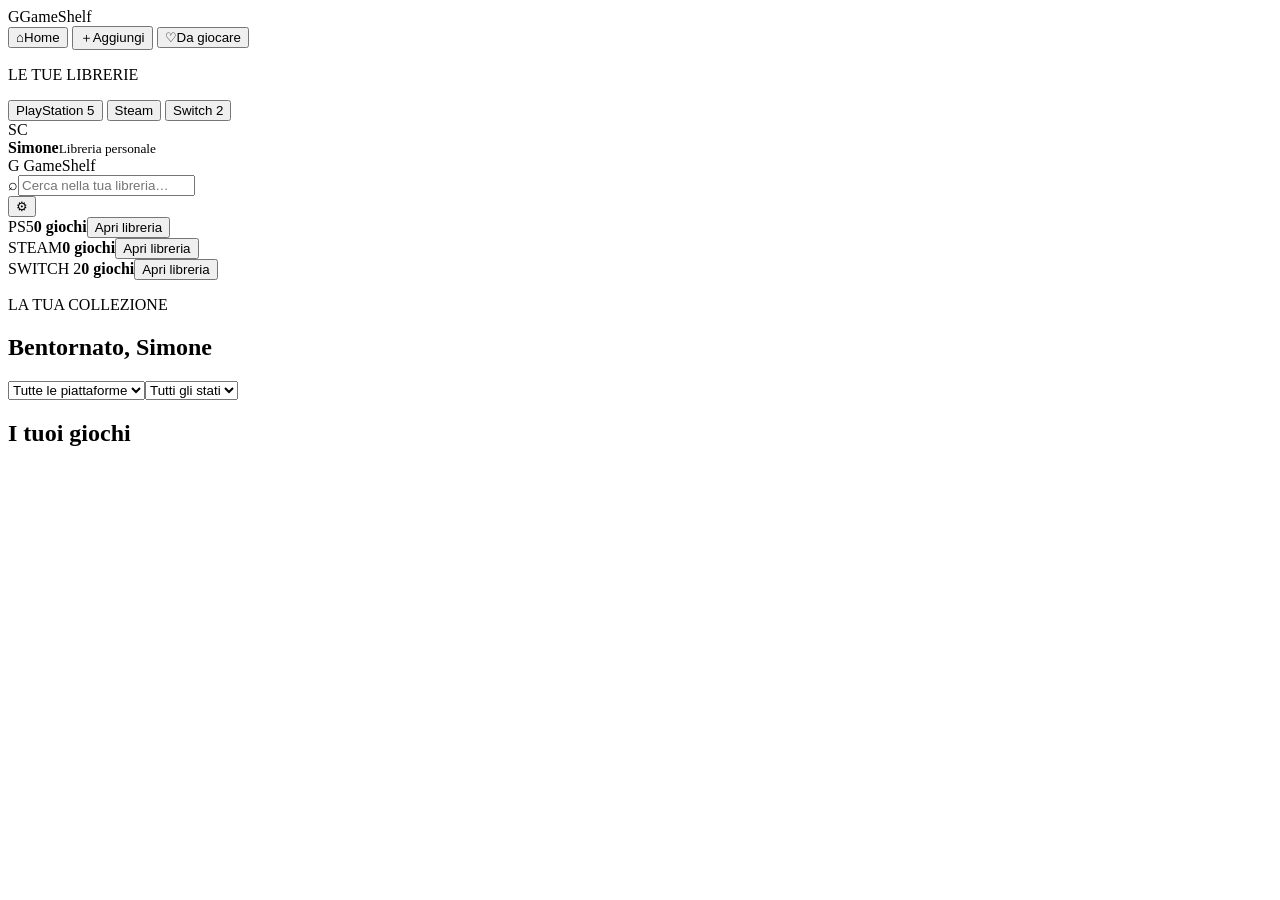
==== android/app/src/main/assets/index.html @ 9cfc6bda "Bundle app HTML into Android assets" ====
<!doctype html>
<html lang="it">
<head>
  <meta charset="UTF-8">
  <meta name="viewport" content="width=device-width,initial-scale=1,viewport-fit=cover">
  <meta name="theme-color" content="#080a0f">
  <title>GameShelf</title>
  <link rel="manifest" href="manifest.webmanifest">
  <link rel="preconnect" href="https://fonts.googleapis.com">
  <link rel="preconnect" href="https://fonts.gstatic.com" crossorigin>
  <link href="https://fonts.googleapis.com/css2?family=Inter:wght@400;500;600;700;800&family=Space+Grotesk:wght@600;700&display=swap" rel="stylesheet">
  <link rel="stylesheet" href="styles.css">
  <link rel="stylesheet" href="ux-v2.css">
</head>
<body>
<div class="ambient ambient-one"></div><div class="ambient ambient-two"></div>
<div class="app-shell">
  <aside class="sidebar">
    <div class="brand"><span class="brand-mark">G</span><span class="brand-name">GameShelf</span></div>
    <nav>
      <button class="nav active" data-view="library"><span class="nav-icon">⌂</span><span>Home</span></button>
      <button class="nav" data-view="catalog"><span class="nav-icon">＋</span><span>Aggiungi</span></button>
      <button class="nav" data-view="wishlist"><span class="nav-icon">♡</span><span>Da giocare</span></button>
    </nav>
    <div class="sidebar-library">
      <p>LE TUE LIBRERIE</p>
      <button class="platform-mini platform-link" data-platform="PS5"><i class="dot ps"></i>PlayStation 5</button>
      <button class="platform-mini platform-link" data-platform="Steam"><i class="dot steam"></i>Steam</button>
      <button class="platform-mini platform-link" data-platform="Switch 2"><i class="dot switch"></i>Switch 2</button>
    </div>
    <div class="profile"><div class="avatar">SC</div><div><b>Simone</b><small>Libreria personale</small></div></div>
  </aside>
  <main>
    <header class="topbar">
      <div class="mobile-brand"><span class="brand-mark">G</span> GameShelf</div>
      <div class="search-wrap"><span>⌕</span><input id="search" type="search" placeholder="Cerca nella tua libreria…"></div>
      <button class="round-btn" id="settingsButton" aria-label="Impostazioni">⚙</button>
    </header>
    <section id="hero" class="hero"></section>
    <section id="platformLibraries" class="platform-libraries">
      <div class="platform-library ps-card" data-platform="PS5"><span>PS5</span><strong id="psCount">0 giochi</strong><button data-open-platform="PS5">Apri libreria</button></div>
      <div class="platform-library steam-card" data-platform="Steam"><span>STEAM</span><strong id="steamCount">0 giochi</strong><button data-open-platform="Steam">Apri libreria</button></div>
      <div class="platform-library switch-card" data-platform="Switch 2"><span>SWITCH 2</span><strong id="switchCount">0 giochi</strong><button data-open-platform="Switch 2">Apri libreria</button></div>
    </section>
    <section class="page-heading"><div><p class="eyebrow" id="viewEyebrow">LA TUA COLLEZIONE</p><h1 id="viewTitle">Bentornato, Simone</h1></div><div class="toolbar"><select id="platformFilter"><option value="all">Tutte le piattaforme</option><option>PS5</option><option>Steam</option><option>Switch 2</option></select><select id="statusFilter"><option value="all">Tutti gli stati</option><option>In corso</option><option>Giocati</option><option>Da giocare</option></select></div></section>
    <section id="stats" class="stats"></section><div class="section-line"><h2 id="sectionTitle">I tuoi giochi</h2><span id="resultCount"></span></div><section id="content" class="grid"></section><div id="sourceNote" class="source-note"></div>
  </main>
</div>
<dialog id="detail"><button id="closeDetail" class="close" aria-label="Chiudi">×</button><div id="detailContent"></div></dialog>
<dialog id="settings" class="settings-dialog"><button class="close" id="closeSettings">×</button><div class="settings-body"><p class="eyebrow">INTEGRAZIONI</p><h2>Catalogo e prezzi live</h2><p class="settings-copy">Le chiavi restano salvate solo su questo dispositivo. Nessun login e nessun segreto viene inserito nel repository.</p><label>RAWG API key <input id="rawgKey" type="password" placeholder="Per catalogo, cover e dettagli reali"></label><small>RAWG è gratuito per progetti personali con attribuzione.</small><label>IsThereAnyDeal API key <input id="itadKey" type="password" placeholder="Opzionale, per prezzi PC live"></label><small>I prezzi live dipendono dai termini e dalla disponibilità del provider.</small><button class="save-settings" id="saveSettings">Salva configurazione</button><div id="settingsStatus"></div></div></dialog>
<script src="data.js"></script><script src="integrations.js"></script><script src="app.js"></script>
</body>
</html>
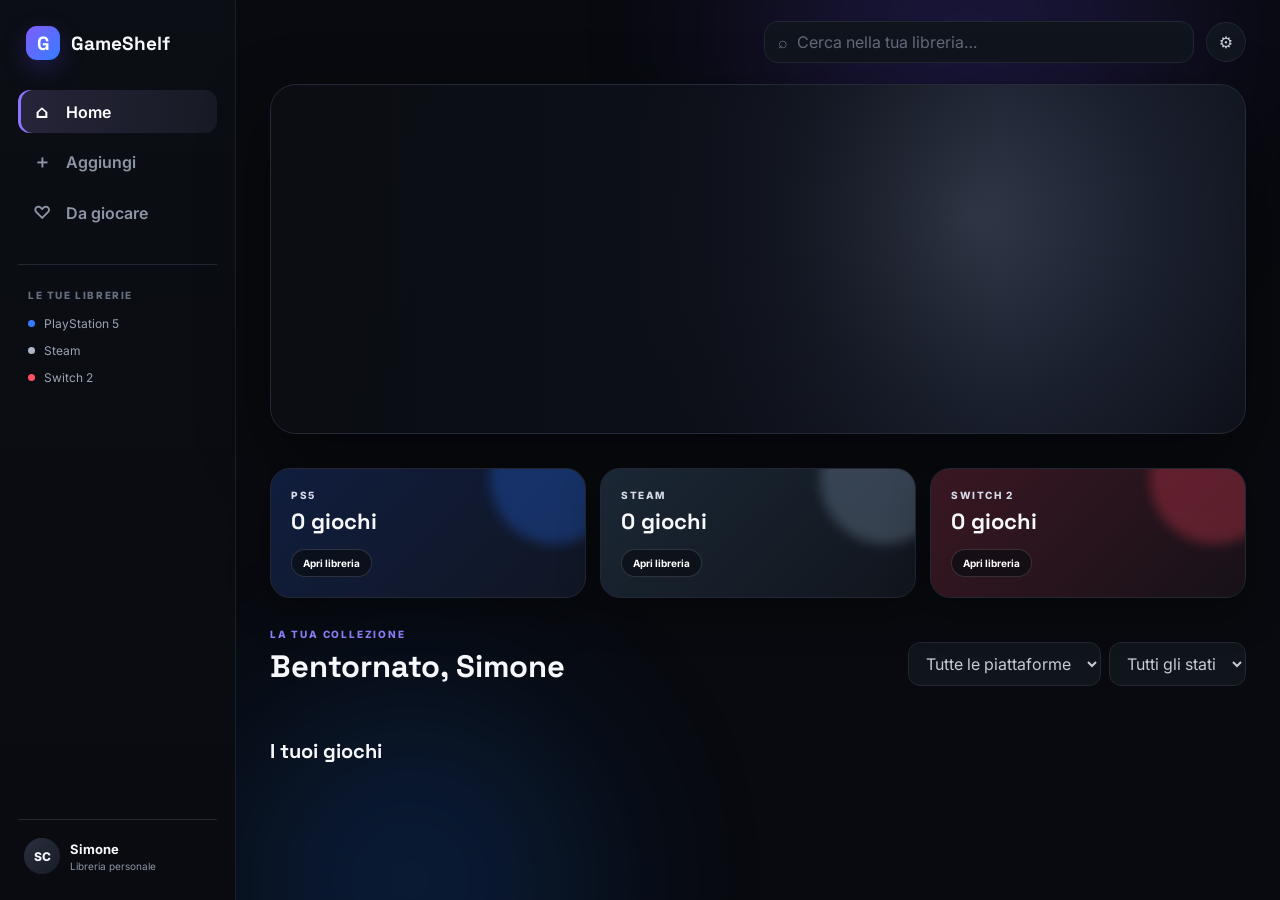
==== commit f2325df9: "Run library migration before Android app startup" ====
--- a/android/app/src/main/assets/index.html
+++ b/android/app/src/main/assets/index.html
@@ -48,6 +48,6 @@
 </div>
 <dialog id="detail"><button id="closeDetail" class="close" aria-label="Chiudi">×</button><div id="detailContent"></div></dialog>
 <dialog id="settings" class="settings-dialog"><button class="close" id="closeSettings">×</button><div class="settings-body"><p class="eyebrow">INTEGRAZIONI</p><h2>Catalogo e prezzi live</h2><p class="settings-copy">Le chiavi restano salvate solo su questo dispositivo. Nessun login e nessun segreto viene inserito nel repository.</p><label>RAWG API key <input id="rawgKey" type="password" placeholder="Per catalogo, cover e dettagli reali"></label><small>RAWG è gratuito per progetti personali con attribuzione.</small><label>IsThereAnyDeal API key <input id="itadKey" type="password" placeholder="Opzionale, per prezzi PC live"></label><small>I prezzi live dipendono dai termini e dalla disponibilità del provider.</small><button class="save-settings" id="saveSettings">Salva configurazione</button><div id="settingsStatus"></div></div></dialog>
-<script src="data.js"></script><script src="integrations.js"></script><script src="app.js"></script>
+<script src="data.js"></script><script src="migration.js"></script><script src="integrations.js"></script><script src="app.js"></script>
 </body>
 </html>
--- a/android/app/src/main/assets/styles.css
+++ b/android/app/src/main/assets/styles.css
@@ -0,0 +1 @@
+:root{color-scheme:dark;--bg:#080a0f;--panel:#10131a;--panel2:#161a23;--text:#f7f8fb;--muted:#8d95a6;--line:#222733;--accent:#7c6cff;--accent2:#2f7cff}*{box-sizing:border-box}html{background:var(--bg)}body{margin:0;font-family:Inter,system-ui,sans-serif;background:var(--bg);color:var(--text);min-height:100vh;overflow-x:hidden}button,input,select{font:inherit}.ambient{position:fixed;border-radius:50%;filter:blur(100px);opacity:.18;pointer-events:none;z-index:0}.ambient-one{width:420px;height:420px;background:#6e4dff;top:-180px;right:8%}.ambient-two{width:360px;height:360px;background:#1677ff;bottom:-160px;left:18%}.app-shell{position:relative;z-index:1;display:grid;grid-template-columns:236px 1fr;min-height:100vh}.sidebar{position:sticky;top:0;height:100vh;border-right:1px solid #1a1f29;background:linear-gradient(180deg,#0b0e14 0%,#090b10 100%);padding:26px 18px;display:flex;flex-direction:column}.brand{display:flex;align-items:center;gap:11px;font-family:'Space Grotesk',sans-serif;font-size:19px;font-weight:700;padding:0 8px 30px}.brand-mark{width:34px;height:34px;border-radius:11px;display:inline-grid;place-items:center;background:linear-gradient(135deg,#805dff,#337dff);box-shadow:0 8px 24px #684cff40;color:#fff;font-weight:800}.sidebar nav{display:grid;gap:6px}.nav{border:0;background:transparent;color:#8d95a6;padding:11px 12px;text-align:left;border-radius:12px;cursor:pointer;display:flex;align-items:center;gap:12px;font-weight:600;transition:.2s}.nav-icon{width:24px;text-align:center;font-size:18px}.nav.active{color:#fff;background:linear-gradient(90deg,#26243a,#171b24);box-shadow:inset 3px 0 #8b75ff}.nav:hover{color:#fff;background:#141821}.sidebar-library{margin-top:30px;border-top:1px solid var(--line);padding:24px 10px}.sidebar-library p{font-size:10px;letter-spacing:.16em;color:#666f80;font-weight:800;margin:0 0 15px}.platform-mini{font-size:12px;color:#9ba3b2;display:flex;align-items:center;gap:9px;margin:12px 0}.dot{width:7px;height:7px;border-radius:50%;display:inline-block}.ps{background:#367bff}.steam{background:#aeb7c5}.switch{background:#ff5062}.profile{margin-top:auto;border-top:1px solid var(--line);padding:18px 6px 0;display:flex;gap:10px;align-items:center}.avatar{width:36px;height:36px;border-radius:50%;display:grid;place-items:center;background:linear-gradient(135deg,#2b3040,#171b24);font-size:12px;font-weight:800}.profile b,.profile small{display:block}.profile b{font-size:13px}.profile small{font-size:10px;color:var(--muted);margin-top:3px}main{padding:0 34px 50px;max-width:1600px;width:100%;margin:0 auto}.topbar{height:84px;display:flex;align-items:center;justify-content:flex-end;gap:12px}.search-wrap{width:min(430px,45vw);height:42px;background:#10141c;border:1px solid var(--line);border-radius:14px;display:flex;align-items:center;padding:0 13px;color:#6f7786}.search-wrap input{width:100%;border:0;outline:0;background:transparent;color:#fff;padding:0 9px}.search-wrap input::placeholder{color:#626a79}.round-btn{width:40px;height:40px;border-radius:50%;border:1px solid var(--line);background:#11151d;color:#cbd1dc;cursor:pointer}.mobile-brand{display:none}.hero{min-height:350px;border-radius:26px;overflow:hidden;position:relative;display:flex;align-items:flex-end;padding:38px;margin-bottom:34px;background:radial-gradient(circle at 72% 38%,#353b4c 0,#1b2130 26%,transparent 48%),linear-gradient(115deg,#151821 0%,#131725 42%,#0d1017 100%);background-size:cover;background-position:center;border:1px solid #242a36;box-shadow:0 24px 70px #0007}.hero::before{content:'';position:absolute;inset:0;background:linear-gradient(90deg,#0a0c12f5 0%,#0a0c12a8 45%,#0a0c1215 75%)}.hero-art{position:absolute;right:4%;bottom:-8%;width:42%;height:116%;display:grid;place-items:center;transform:rotate(-5deg)}.hero-cover{width:min(270px,70%);aspect-ratio:3/4;border-radius:22px;background:var(--game-gradient);box-shadow:0 28px 60px #000a,0 0 0 1px #ffffff20;position:relative;overflow:hidden}.hero-cover img,.game-cover img,.detail-cover img{width:100%;height:100%;object-fit:cover;display:block;position:relative;z-index:1}.hero-cover span{position:absolute;z-index:0;left:20px;bottom:20px;right:20px;font-family:'Space Grotesk';font-weight:700;font-size:29px;line-height:1}.hero-content{position:relative;z-index:2;max-width:620px}.hero-kicker{font-size:11px;letter-spacing:.18em;color:#a59bff;font-weight:800}.hero h2{font-family:'Space Grotesk';font-size:clamp(36px,5vw,64px);line-height:.96;margin:10px 0 16px;max-width:650px}.hero p{color:#bdc4d0;line-height:1.7;max-width:550px;margin:0 0 21px}.hero-meta{display:flex;gap:8px;flex-wrap:wrap}.hero-meta span{font-size:11px;border:1px solid #ffffff1a;background:#ffffff0b;padding:7px 10px;border-radius:999px}.page-heading{display:flex;align-items:flex-end;justify-content:space-between;gap:20px;margin-bottom:20px}.eyebrow{font-size:10px;letter-spacing:.18em;color:#8f83ff;font-weight:800;margin:0 0 6px}.page-heading h1{font-family:'Space Grotesk';font-size:31px;margin:0}.toolbar{display:flex;gap:8px}.toolbar select{background:#10141b;border:1px solid var(--line);color:#c7cbd4;border-radius:12px;padding:10px 13px;outline:0}.stats{display:grid;grid-template-columns:repeat(4,1fr);gap:12px;margin:20px 0 32px}.stat{background:linear-gradient(145deg,#141923,#0e1118);border:1px solid var(--line);padding:16px 18px;border-radius:16px;position:relative;overflow:hidden}.stat::after{content:'';position:absolute;width:80px;height:80px;border-radius:50%;right:-35px;top:-38px;background:#765cff18}.stat b{display:block;font-family:'Space Grotesk';font-size:26px;margin-top:4px}.stat span{color:#7f8795;font-size:11px}.section-line{display:flex;justify-content:space-between;align-items:center;margin-bottom:14px}.section-line h2{font-family:'Space Grotesk';font-size:20px;margin:0}.section-line span{font-size:11px;color:var(--muted)}.grid{display:grid;grid-template-columns:repeat(auto-fill,minmax(190px,1fr));gap:18px}.card{background:transparent;border:0;cursor:pointer;transition:.25s;text-align:left}.game-cover{aspect-ratio:3/4;border-radius:18px;background:var(--game-gradient);position:relative;overflow:hidden;border:1px solid #ffffff12;box-shadow:0 14px 30px #0006;transition:.25s}.game-cover::before{content:attr(data-initials);position:absolute;inset:auto 16px 18px;z-index:0;font-family:'Space Grotesk';font-size:25px;font-weight:700;line-height:1.02;color:#fff}.game-cover::after{content:'';position:absolute;inset:0;z-index:2;background:linear-gradient(180deg,transparent 55%,#00000080 100%);pointer-events:none}.card:hover{transform:translateY(-6px)}.card:hover .game-cover{box-shadow:0 22px 44px #0009,0 0 0 1px #ffffff25}.status-badge{position:absolute;z-index:3;top:12px;left:12px;background:#0a0c11c7;backdrop-filter:blur(8px);border:1px solid #ffffff18;border-radius:999px;padding:6px 8px;font-size:9px;font-weight:700}.rating{position:absolute;z-index:3;top:12px;right:12px;width:34px;height:34px;border-radius:50%;background:#0b0e13dc;border:1px solid #ffffff1c;display:grid;place-items:center;font-size:10px;font-weight:800}.card-body{padding:11px 3px 0}.title{font-weight:700;font-size:14px;white-space:nowrap;overflow:hidden;text-overflow:ellipsis}.meta{color:#7e8796;font-size:10px;margin-top:5px}.chips{display:flex;gap:5px;flex-wrap:wrap;margin-top:8px}.chip{font-size:9px;padding:4px 7px;border-radius:999px;background:#151a22;color:#a9b0bd;border:1px solid #202632}.price{margin-top:9px;font-size:10px;color:#777f8d}.price b{font-size:13px;color:#f1f3f7}.empty{grid-column:1/-1;border:1px dashed #2a303d;border-radius:18px;padding:50px;text-align:center;color:var(--muted)}dialog{width:min(980px,94vw);border:1px solid #2a303c;border-radius:25px;background:#0e1117;color:#fff;padding:0;box-shadow:0 40px 110px #000d;overflow:hidden}dialog::backdrop{background:#020305d9;backdrop-filter:blur(8px)}.close{position:absolute;right:17px;top:16px;z-index:5;border:1px solid #ffffff1e;background:#0b0d12b8;color:white;border-radius:50%;width:38px;height:38px;font-size:22px;cursor:pointer}.detail-hero{min-height:330px;padding:42px;display:flex;gap:28px;align-items:flex-end;position:relative;background:var(--game-gradient);background-size:cover;background-position:center;overflow:hidden}.detail-hero::after{content:'';position:absolute;inset:0;background:linear-gradient(0deg,#0e1117 0,transparent 45%)}.detail-cover{width:170px;aspect-ratio:3/4;border-radius:16px;overflow:hidden;position:relative;z-index:2;background:var(--game-gradient);box-shadow:0 18px 50px #000b;flex:none}.detail-hero-inner{position:relative;z-index:2}.detail-hero h2{font-family:'Space Grotesk';font-size:44px;max-width:680px;margin:8px 0}.detail-body{padding:28px 34px 34px;display:grid;grid-template-columns:1.5fr 1fr;gap:30px}.detail-body p{color:#b8bfca;line-height:1.75;margin-top:0}.kv{display:grid;gap:8px}.kv div{background:#151922;border:1px solid #202632;border-radius:12px;padding:11px 13px;font-size:12px}.kv small{display:block;color:#747d8c;margin-bottom:4px}.kv a{display:block;color:#9d94ff;margin-top:6px}.actions{display:flex;gap:8px;flex-wrap:wrap;margin-top:20px}.actions button{border:1px solid #2b3140;background:#171c26;color:#fff;border-radius:11px;padding:10px 13px;cursor:pointer}.actions button.primary,.save-settings{background:linear-gradient(135deg,#765dff,#4c73ff);border-color:transparent}.actions button:hover{filter:brightness(1.12)}.image-fallback img{display:none!important}.source-note{font-size:11px;color:#677080;margin-top:28px}.source-note a{color:#9d94ff}.settings-dialog{width:min(560px,92vw)}.settings-body{padding:34px}.settings-body h2{font-family:'Space Grotesk';font-size:28px;margin:6px 0 10px}.settings-copy{color:#939baa;line-height:1.6}.settings-body label{display:grid;gap:8px;margin-top:22px;font-size:12px;font-weight:700}.settings-body input{background:#151922;border:1px solid #2a303d;color:#fff;border-radius:12px;padding:12px 13px;outline:0}.settings-body small{display:block;color:#727b8a;margin-top:6px;line-height:1.5}.save-settings{margin-top:24px;color:#fff;border:0;border-radius:12px;padding:12px 16px;cursor:pointer;font-weight:700}.settings-body #settingsStatus{font-size:12px;color:#8fd4a5;margin-top:12px}@media(max-width:1000px){.app-shell{grid-template-columns:88px 1fr}.brand-name,.nav span:last-child,.sidebar-library,.profile div:not(.avatar){display:none}.brand{justify-content:center;padding-left:0;padding-right:0}.nav{justify-content:center}.sidebar{padding-left:12px;padding-right:12px}.profile{justify-content:center}.hero-art{width:48%;opacity:.9}.stats{grid-template-columns:repeat(2,1fr)}}@media(max-width:720px){.app-shell{display:block}.sidebar{position:fixed;z-index:20;left:12px;right:12px;bottom:12px;top:auto;height:64px;border:1px solid #242a35;border-radius:18px;background:#0b0e14e8;backdrop-filter:blur(18px);padding:8px 10px;display:block}.sidebar .brand,.sidebar-library,.profile{display:none}.sidebar nav{display:flex;justify-content:space-around}.nav{flex:1;padding:10px}.nav-icon{font-size:20px}.nav span:last-child{display:none}main{padding:0 16px 92px}.topbar{height:70px;justify-content:space-between}.mobile-brand{display:flex;align-items:center;gap:8px;font-family:'Space Grotesk';font-weight:700}.mobile-brand .brand-mark{width:30px;height:30px}.search-wrap{width:48px;overflow:hidden;transition:.2s}.search-wrap:focus-within{width:65vw}.search-wrap input{min-width:220px}.hero{min-height:430px;padding:25px;margin-bottom:28px}.hero::before{background:linear-gradient(0deg,#090b11fa 4%,#090b1190 57%,#090b1115 100%)}.hero-art{width:72%;height:65%;right:14%;top:5%;opacity:.92}.hero-cover{width:190px}.hero-content{margin-top:190px}.hero h2{font-size:36px}.hero p{font-size:13px;display:-webkit-box;-webkit-line-clamp:2;-webkit-box-orient:vertical;overflow:hidden}.page-heading{display:block}.page-heading h1{font-size:26px}.toolbar{margin-top:14px;overflow-x:auto}.toolbar select{min-width:155px}.stats{grid-template-columns:repeat(2,1fr)}.grid{grid-template-columns:repeat(2,minmax(0,1fr));gap:13px}.game-cover{border-radius:15px}.title{font-size:12px}.detail-hero{min-height:360px;padding:28px;gap:18px;align-items:flex-end}.detail-cover{width:110px}.detail-hero h2{font-size:30px}.detail-body{grid-template-columns:1fr;padding:22px}.empty{padding:35px 18px}.settings-body{padding:26px 20px}}
--- a/android/app/src/main/assets/ux-v2.css
+++ b/android/app/src/main/assets/ux-v2.css
@@ -0,0 +1,23 @@
+/* GameShelf mobile/platform UX overrides */
+.platform-link{width:100%;border:0;background:transparent;padding:0;text-align:left;cursor:pointer;font-family:inherit}.platform-link:hover{color:#fff}
+.platform-libraries{display:grid;grid-template-columns:repeat(3,1fr);gap:14px;margin:0 0 30px}.platform-library{min-height:128px;border:1px solid var(--line);border-radius:20px;padding:20px;display:flex;flex-direction:column;justify-content:flex-end;position:relative;overflow:hidden;cursor:pointer;box-shadow:0 16px 40px #0005}.platform-library::before{content:'';position:absolute;width:130px;height:130px;border-radius:50%;right:-35px;top:-55px;opacity:.28;filter:blur(6px)}.platform-library span{font-size:10px;letter-spacing:.16em;font-weight:800;color:#d8dbea}.platform-library strong{font-family:'Space Grotesk';font-size:22px;margin:6px 0 14px;position:relative;z-index:1}.platform-library button{width:max-content;border:1px solid #ffffff24;background:#0a0c12a6;color:#fff;border-radius:999px;padding:7px 11px;font-size:10px;font-weight:700;cursor:pointer;position:relative;z-index:1}.ps-card{background:linear-gradient(135deg,#101d3d,#111624)}.ps-card::before{background:#2874ff}.steam-card{background:linear-gradient(135deg,#1a2734,#11151d)}.steam-card::before{background:#91a9c4}.switch-card{background:linear-gradient(135deg,#391722,#171118)}.switch-card::before{background:#ff435d}.add-to-libraries{display:flex;align-items:center;gap:8px;flex-wrap:wrap}.add-to-libraries small{width:100%;color:#7f8795;margin-bottom:2px}
+
+@media(max-width:1000px){.platform-libraries{grid-template-columns:repeat(3,1fr)}}
+
+@media(max-width:720px){
+  html,body{min-height:100%;min-height:100dvh}
+  body{padding-top:env(safe-area-inset-top,0px);padding-left:env(safe-area-inset-left,0px);padding-right:env(safe-area-inset-right,0px)}
+  main{padding:0 14px calc(104px + env(safe-area-inset-bottom,0px))}
+  .sidebar{left:10px;right:10px;bottom:calc(10px + env(safe-area-inset-bottom,0px));height:66px}
+  .topbar{height:auto;min-height:72px;display:grid;grid-template-columns:1fr 44px;grid-template-areas:'brand settings' 'search search';gap:10px;padding:10px 0 14px;position:relative}
+  .mobile-brand{grid-area:brand}.round-btn{grid-area:settings;justify-self:end}.search-wrap{grid-area:search;width:100%;height:46px;overflow:visible;border-radius:15px;background:#121721;border-color:#293140;box-shadow:0 8px 25px #0004}.search-wrap:focus-within{width:100%;border-color:#766cff;box-shadow:0 0 0 3px #766cff1f}.search-wrap input{min-width:0;width:100%;font-size:14px;padding:0 8px}.search-wrap input::placeholder{color:#8b94a5}.search-wrap>span{font-size:20px;color:#9ba5b8}
+  .hero{margin-top:4px}
+  .platform-libraries{grid-template-columns:1fr;gap:10px;margin-bottom:26px}.platform-library{min-height:98px;padding:16px 18px}.platform-library strong{font-size:20px;margin:4px 0 9px}.platform-library button{padding:6px 10px}
+  .page-heading{margin-top:8px}.toolbar{padding-bottom:3px}.toolbar::-webkit-scrollbar{display:none}
+  .stats{margin:16px 0 24px}.stat{padding:14px}.stat b{font-size:23px}
+  .grid{padding-bottom:6px}
+  dialog{max-height:calc(100dvh - env(safe-area-inset-top,0px) - env(safe-area-inset-bottom,0px) - 24px);overflow:auto}
+  .settings-dialog{margin-top:max(12px,env(safe-area-inset-top,0px));margin-bottom:max(12px,env(safe-area-inset-bottom,0px))}
+}
+
+@media(max-width:390px){.hero{min-height:400px}.hero-content{margin-top:175px}.hero h2{font-size:31px}.grid{gap:10px}.platform-library{min-height:92px}}
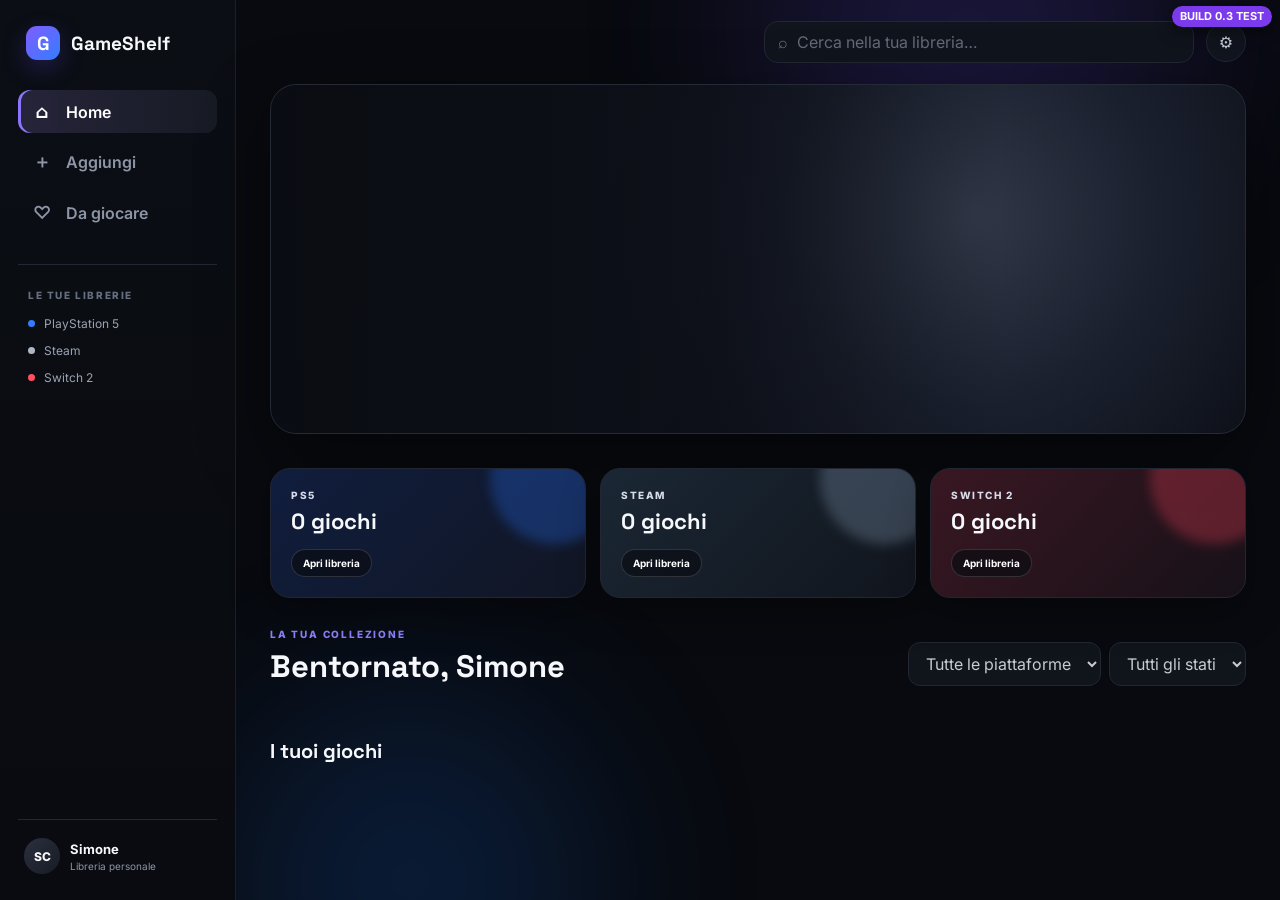
==== commit 4f7eb85a: "Add visible build marker and bust bundled asset cache" ====
--- a/android/app/src/main/assets/index.html
+++ b/android/app/src/main/assets/index.html
@@ -13,6 +13,7 @@
   <link rel="stylesheet" href="ux-v2.css">
 </head>
 <body>
+<div style="position:fixed;top:6px;right:8px;z-index:9999;background:#7c3aed;color:white;padding:5px 8px;border-radius:999px;font:700 11px/1 Inter,sans-serif;box-shadow:0 4px 16px #0008">BUILD 0.3 TEST</div>
 <div class="ambient ambient-one"></div><div class="ambient ambient-two"></div>
 <div class="app-shell">
   <aside class="sidebar">
@@ -48,6 +49,6 @@
 </div>
 <dialog id="detail"><button id="closeDetail" class="close" aria-label="Chiudi">×</button><div id="detailContent"></div></dialog>
 <dialog id="settings" class="settings-dialog"><button class="close" id="closeSettings">×</button><div class="settings-body"><p class="eyebrow">INTEGRAZIONI</p><h2>Catalogo e prezzi live</h2><p class="settings-copy">Le chiavi restano salvate solo su questo dispositivo. Nessun login e nessun segreto viene inserito nel repository.</p><label>RAWG API key <input id="rawgKey" type="password" placeholder="Per catalogo, cover e dettagli reali"></label><small>RAWG è gratuito per progetti personali con attribuzione.</small><label>IsThereAnyDeal API key <input id="itadKey" type="password" placeholder="Opzionale, per prezzi PC live"></label><small>I prezzi live dipendono dai termini e dalla disponibilità del provider.</small><button class="save-settings" id="saveSettings">Salva configurazione</button><div id="settingsStatus"></div></div></dialog>
-<script src="data.js"></script><script src="migration.js"></script><script src="integrations.js"></script><script src="app.js"></script>
+<script src="data.js?v=3"></script><script src="migration.js?v=3"></script><script src="integrations.js?v=3"></script><script src="app.js?v=3"></script>
 </body>
 </html>
--- a/android/app/src/main/assets/ux-v2.css
+++ b/android/app/src/main/assets/ux-v2.css
@@ -6,18 +6,19 @@
 
 @media(max-width:720px){
   html,body{min-height:100%;min-height:100dvh}
-  body{padding-top:env(safe-area-inset-top,0px);padding-left:env(safe-area-inset-left,0px);padding-right:env(safe-area-inset-right,0px)}
-  main{padding:0 14px calc(104px + env(safe-area-inset-bottom,0px))}
-  .sidebar{left:10px;right:10px;bottom:calc(10px + env(safe-area-inset-bottom,0px));height:66px}
+  body{padding:0}
+  main{padding:0 14px 118px}
+  .sidebar{left:10px;right:10px;bottom:14px;height:68px;z-index:100}
   .topbar{height:auto;min-height:72px;display:grid;grid-template-columns:1fr 44px;grid-template-areas:'brand settings' 'search search';gap:10px;padding:10px 0 14px;position:relative}
   .mobile-brand{grid-area:brand}.round-btn{grid-area:settings;justify-self:end}.search-wrap{grid-area:search;width:100%;height:46px;overflow:visible;border-radius:15px;background:#121721;border-color:#293140;box-shadow:0 8px 25px #0004}.search-wrap:focus-within{width:100%;border-color:#766cff;box-shadow:0 0 0 3px #766cff1f}.search-wrap input{min-width:0;width:100%;font-size:14px;padding:0 8px}.search-wrap input::placeholder{color:#8b94a5}.search-wrap>span{font-size:20px;color:#9ba5b8}
   .hero{margin-top:4px}
-  .platform-libraries{grid-template-columns:1fr;gap:10px;margin-bottom:26px}.platform-library{min-height:98px;padding:16px 18px}.platform-library strong{font-size:20px;margin:4px 0 9px}.platform-library button{padding:6px 10px}
+  .hero:empty{display:none}
+  .platform-libraries{grid-template-columns:1fr;gap:10px;margin-top:8px;margin-bottom:26px}.platform-library{min-height:98px;padding:16px 18px}.platform-library strong{font-size:20px;margin:4px 0 9px}.platform-library button{padding:6px 10px}
   .page-heading{margin-top:8px}.toolbar{padding-bottom:3px}.toolbar::-webkit-scrollbar{display:none}
   .stats{margin:16px 0 24px}.stat{padding:14px}.stat b{font-size:23px}
-  .grid{padding-bottom:6px}
-  dialog{max-height:calc(100dvh - env(safe-area-inset-top,0px) - env(safe-area-inset-bottom,0px) - 24px);overflow:auto}
-  .settings-dialog{margin-top:max(12px,env(safe-area-inset-top,0px));margin-bottom:max(12px,env(safe-area-inset-bottom,0px))}
+  .grid{padding-bottom:12px}
+  dialog{max-height:calc(100dvh - 24px);overflow:auto}
+  .settings-dialog{margin-top:12px;margin-bottom:12px}
 }
 
-@media(max-width:390px){.hero{min-height:400px}.hero-content{margin-top:175px}.hero h2{font-size:31px}.grid{gap:10px}.platform-library{min-height:92px}}
+@media(max-width:390px){.hero{min-height:400px}.hero:empty{display:none}.hero-content{margin-top:175px}.hero h2{font-size:31px}.grid{gap:10px}.platform-library{min-height:92px}}
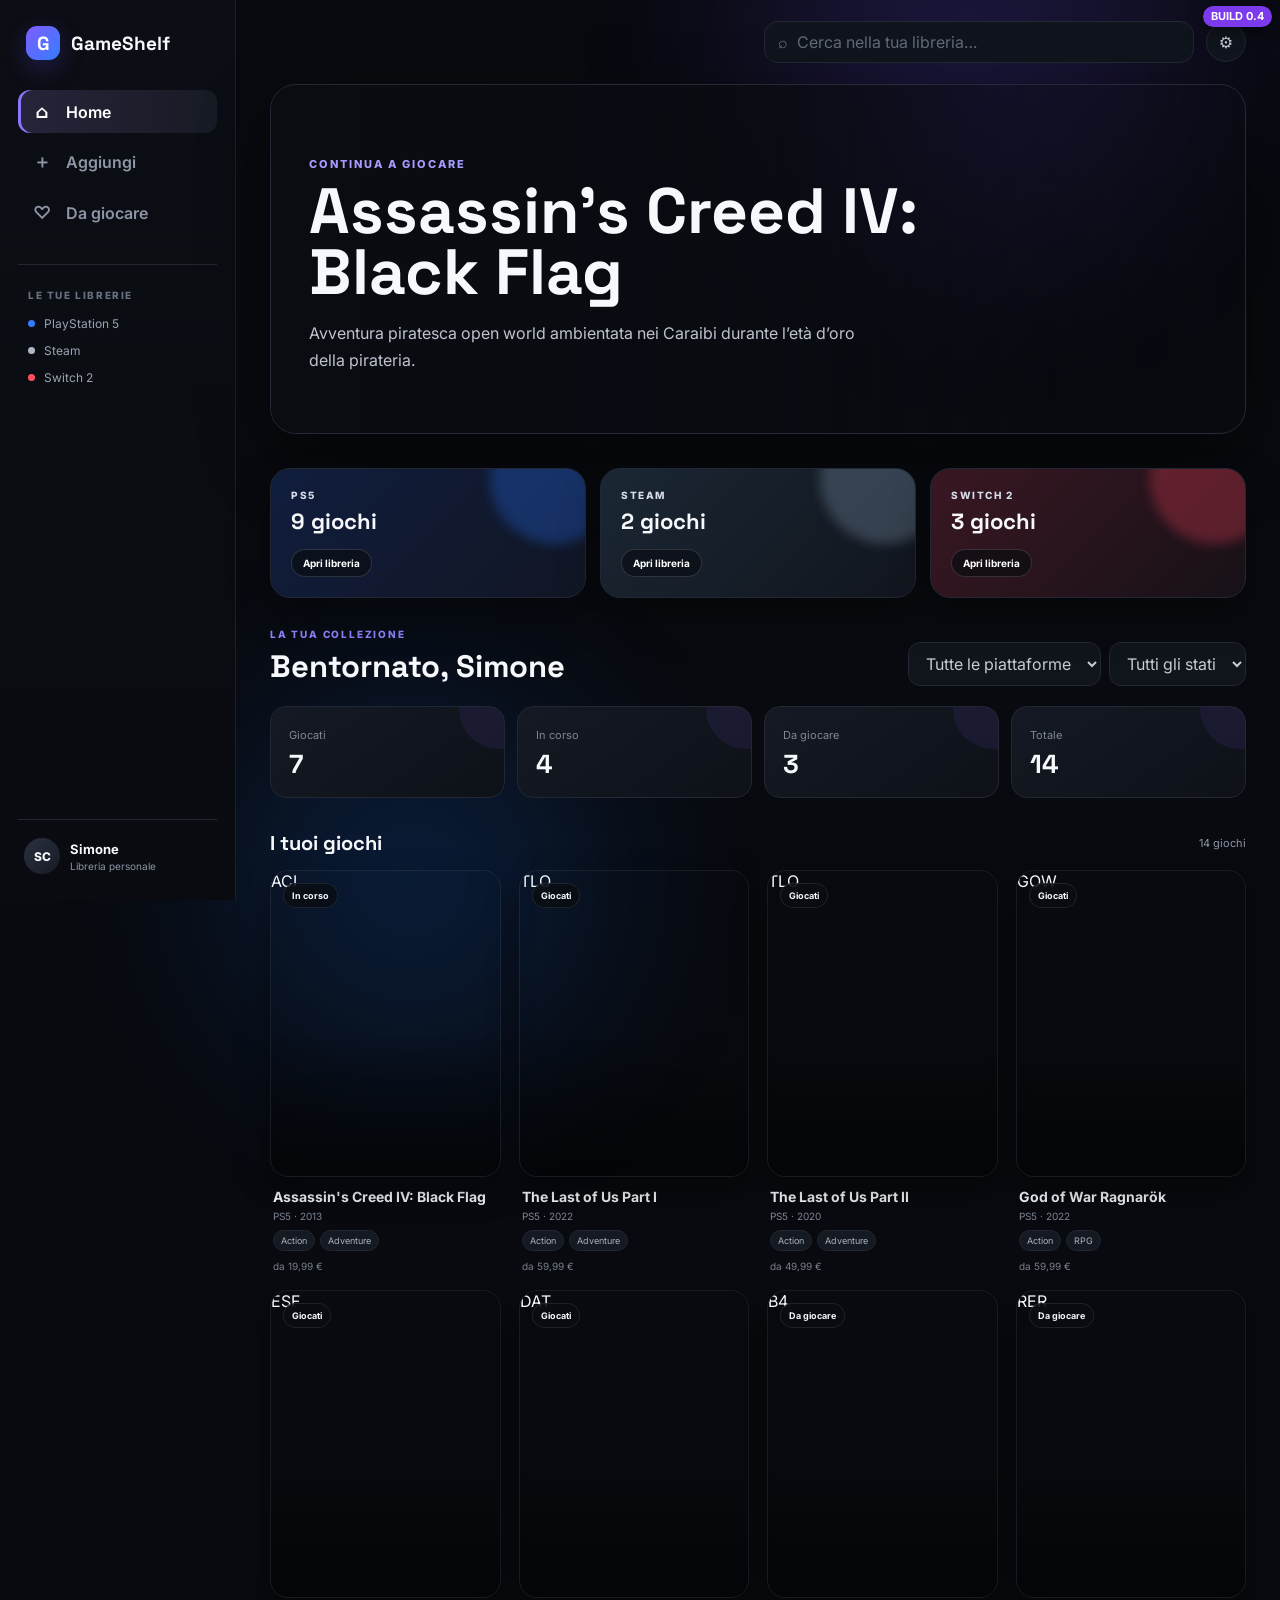
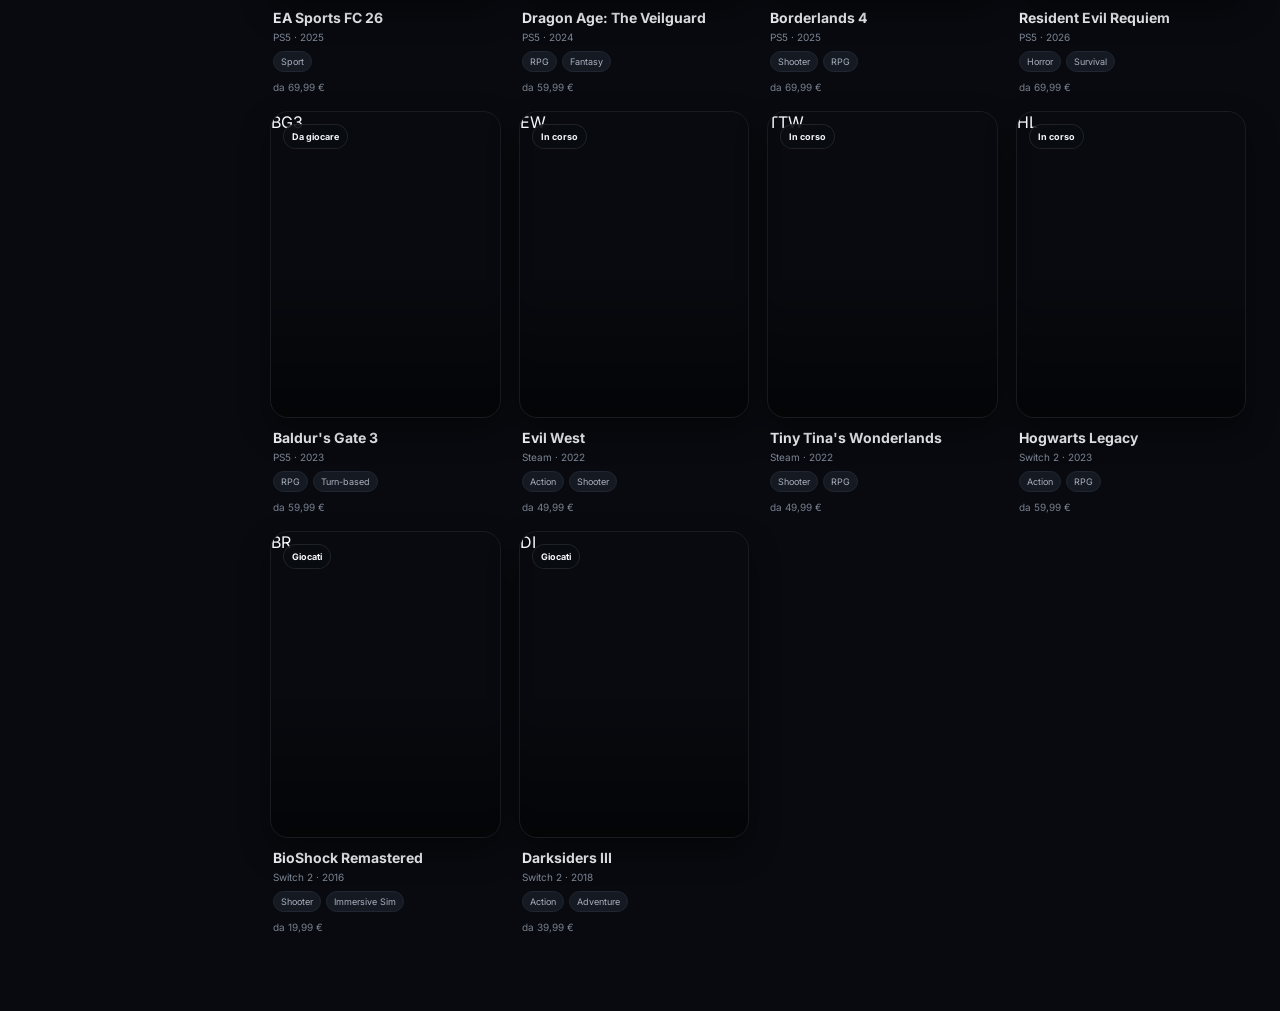
==== commit 2e6d740e: "Switch Android app to robust mobile runtime" ====
--- a/android/app/src/main/assets/index.html
+++ b/android/app/src/main/assets/index.html
@@ -9,11 +9,11 @@
   <link rel="preconnect" href="https://fonts.googleapis.com">
   <link rel="preconnect" href="https://fonts.gstatic.com" crossorigin>
   <link href="https://fonts.googleapis.com/css2?family=Inter:wght@400;500;600;700;800&family=Space+Grotesk:wght@600;700&display=swap" rel="stylesheet">
-  <link rel="stylesheet" href="styles.css">
-  <link rel="stylesheet" href="ux-v2.css">
+  <link rel="stylesheet" href="styles.css?v=4">
+  <link rel="stylesheet" href="ux-v2.css?v=4">
 </head>
 <body>
-<div style="position:fixed;top:6px;right:8px;z-index:9999;background:#7c3aed;color:white;padding:5px 8px;border-radius:999px;font:700 11px/1 Inter,sans-serif;box-shadow:0 4px 16px #0008">BUILD 0.3 TEST</div>
+<div style="position:fixed;top:6px;right:8px;z-index:9999;background:#7c3aed;color:white;padding:5px 8px;border-radius:999px;font:700 11px/1 Inter,sans-serif;box-shadow:0 4px 16px #0008">BUILD 0.4</div>
 <div class="ambient ambient-one"></div><div class="ambient ambient-two"></div>
 <div class="app-shell">
   <aside class="sidebar">
@@ -49,6 +49,7 @@
 </div>
 <dialog id="detail"><button id="closeDetail" class="close" aria-label="Chiudi">×</button><div id="detailContent"></div></dialog>
 <dialog id="settings" class="settings-dialog"><button class="close" id="closeSettings">×</button><div class="settings-body"><p class="eyebrow">INTEGRAZIONI</p><h2>Catalogo e prezzi live</h2><p class="settings-copy">Le chiavi restano salvate solo su questo dispositivo. Nessun login e nessun segreto viene inserito nel repository.</p><label>RAWG API key <input id="rawgKey" type="password" placeholder="Per catalogo, cover e dettagli reali"></label><small>RAWG è gratuito per progetti personali con attribuzione.</small><label>IsThereAnyDeal API key <input id="itadKey" type="password" placeholder="Opzionale, per prezzi PC live"></label><small>I prezzi live dipendono dai termini e dalla disponibilità del provider.</small><button class="save-settings" id="saveSettings">Salva configurazione</button><div id="settingsStatus"></div></div></dialog>
-<script src="data.js?v=3"></script><script src="migration.js?v=3"></script><script src="integrations.js?v=3"></script><script src="app.js?v=3"></script>
+<script src="data.js?v=4"></script>
+<script src="mobile-app.js?v=4"></script>
 </body>
 </html>
